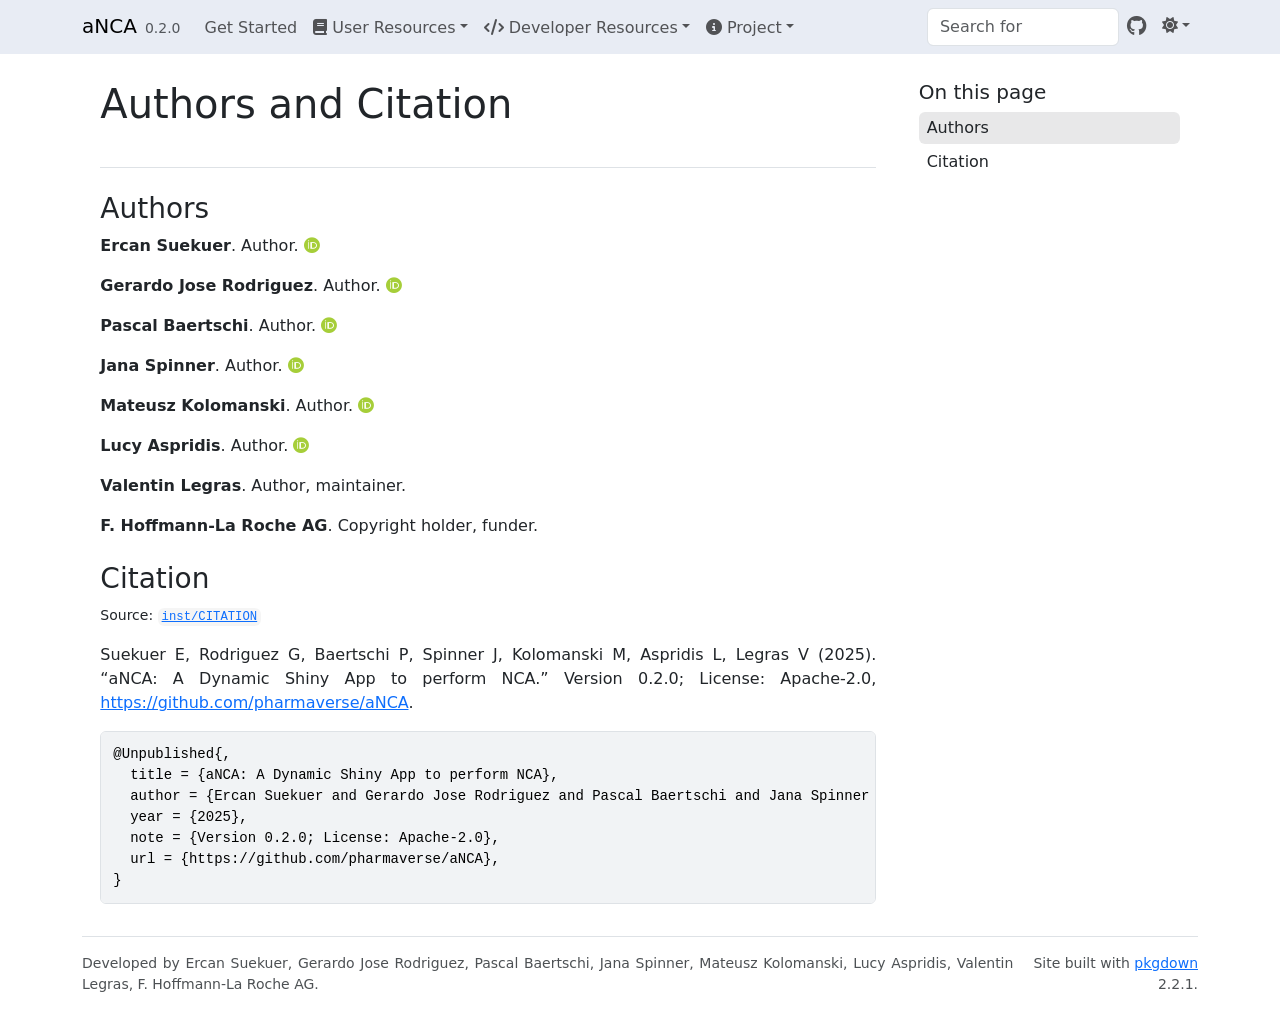
==== authors.html @ abb5c06d "Deploying to gh-pages from @ Gero1999/aNCA@c2f4529873b4b15802482ae945cc7a728611d6e3 🚀" ====
<!DOCTYPE html>
<!-- Generated by pkgdown: do not edit by hand --><html lang="en-US"><head><meta charset="UTF-8"><meta http-equiv="X-UA-Compatible" content="IE=edge"><meta name="viewport" content="width=device-width, initial-scale=1, shrink-to-fit=no"><title>Authors and Citation • aNCA</title><script src="lightswitch.js"></script><script src="deps/jquery-3.6.0/jquery-3.6.0.min.js"></script><meta name="viewport" content="width=device-width, initial-scale=1, shrink-to-fit=no"><link href="deps/bootstrap-5.3.8/bootstrap.min.css" rel="stylesheet"><script src="deps/bootstrap-5.3.8/bootstrap.bundle.min.js"></script><link href="deps/font-awesome-6.5.2/css/all.min.css" rel="stylesheet"><link href="deps/font-awesome-6.5.2/css/v4-shims.min.css" rel="stylesheet"><script src="deps/headroom-0.11.0/headroom.min.js"></script><script src="deps/headroom-0.11.0/jQuery.headroom.min.js"></script><script src="deps/bootstrap-toc-1.0.1/bootstrap-toc.min.js"></script><script src="deps/clipboard.js-2.0.11/clipboard.min.js"></script><script src="deps/search-1.0.0/autocomplete.jquery.min.js"></script><script src="deps/search-1.0.0/fuse.min.js"></script><script src="deps/search-1.0.0/mark.min.js"></script><!-- pkgdown --><script src="pkgdown.js"></script><link href="extra.css" rel="stylesheet"><meta property="og:title" content="Authors and Citation"></head><body>
    <a href="#main" class="visually-hidden-focusable">Skip to contents</a>


    <nav class="navbar navbar-expand-lg fixed-top " aria-label="Site navigation"><div class="container">

    <a class="navbar-brand me-2" href="index.html">aNCA</a>

    <small class="nav-text text-muted me-auto" data-bs-toggle="tooltip" data-bs-placement="bottom" title="">0.2.0</small>


    <button class="navbar-toggler" type="button" data-bs-toggle="collapse" data-bs-target="#navbar" aria-controls="navbar" aria-expanded="false" aria-label="Toggle navigation">
      <span class="navbar-toggler-icon"></span>
    </button>

    <div id="navbar" class="collapse navbar-collapse ms-3">
      <ul class="navbar-nav me-auto"><li class="nav-item"><a class="nav-link" href="articles/aNCA.html">Get Started</a></li>
<li class="nav-item dropdown">
  <button class="nav-link dropdown-toggle" type="button" id="dropdown-user-resources" data-bs-toggle="dropdown" aria-expanded="false" aria-haspopup="true"><span class="fa fa-book"></span> User Resources</button>
  <ul class="dropdown-menu" aria-labelledby="dropdown-user-resources"><li><a class="dropdown-item" href="articles/manual.html">Manual</a></li>
    <li><a class="dropdown-item" href="articles/example_r_script.html">R Script Walkthrough</a></li>
    <li><a class="dropdown-item" href="articles/ratio-calculations.html">Ratio Calculations</a></li>
    <li><a class="dropdown-item" href="articles/background.html">NCA Concepts</a></li>
    <li><a class="dropdown-item" href="articles/FAQs.html">FAQs</a></li>
  </ul></li>
<li class="nav-item dropdown">
  <button class="nav-link dropdown-toggle" type="button" id="dropdown-developer-resources" data-bs-toggle="dropdown" aria-expanded="false" aria-haspopup="true"><span class="fa fa-code"></span> Developer Resources</button>
  <ul class="dropdown-menu" aria-labelledby="dropdown-developer-resources"><li><a class="dropdown-item" href="articles/contributing.html">Contributing</a></li>
    <li><a class="dropdown-item" href="articles/adding_tlg.html">Adding TLGs</a></li>
    <li><a class="dropdown-item" href="articles/design.html">Design &amp; Architecture</a></li>
    <li><a class="dropdown-item" href="reference/index.html">Functions manual</a></li>
  </ul></li>
<li class="nav-item dropdown">
  <button class="nav-link dropdown-toggle" type="button" id="dropdown-project" data-bs-toggle="dropdown" aria-expanded="false" aria-haspopup="true"><span class="fa fa-info-circle"></span> Project</button>
  <ul class="dropdown-menu" aria-labelledby="dropdown-project"><li><a class="dropdown-item" href="articles/governance.html">Governance</a></li>
    <li><a class="dropdown-item" href="articles/roadmap.html">Roadmap</a></li>
    <li><a class="dropdown-item" href="articles/validations.html">Validation Plan</a></li>
    <li><a class="dropdown-item" href="news/index.html">News &amp; Releases</a></li>
  </ul></li>
      </ul><ul class="navbar-nav"><li class="nav-item"><form class="form-inline" role="search">
 <input class="form-control" type="search" name="search-input" id="search-input" autocomplete="off" aria-label="Search site" placeholder="Search for" data-search-index="search.json"></form></li>
<li class="nav-item"><a class="external-link nav-link" href="https://github.com/pharmaverse/aNCA/" aria-label="GitHub"><span class="fa fab fa-github fa-lg"></span></a></li>
<li class="nav-item dropdown">
  <button class="nav-link dropdown-toggle" type="button" id="dropdown-lightswitch" data-bs-toggle="dropdown" aria-expanded="false" aria-haspopup="true" aria-label="Light switch"><span class="fa fa-sun"></span></button>
  <ul class="dropdown-menu dropdown-menu-end" aria-labelledby="dropdown-lightswitch"><li><button class="dropdown-item" data-bs-theme-value="light"><span class="fa fa-sun"></span> Light</button></li>
    <li><button class="dropdown-item" data-bs-theme-value="dark"><span class="fa fa-moon"></span> Dark</button></li>
    <li><button class="dropdown-item" data-bs-theme-value="auto"><span class="fa fa-adjust"></span> Auto</button></li>
  </ul></li>
      </ul></div>


  </div>
</nav><div class="container template-citation-authors">
<div class="row">
  <main id="main" class="col-md-9"><div class="page-header">

      <h1>Authors and Citation</h1>
    </div>

    <div class="section level2">
      <h2>Authors</h2>

      <ul class="list-unstyled"><li>
          <p><strong>Ercan Suekuer</strong>. Author. <a href="https://orcid.org/0009-0001-1626-1526" target="orcid.widget" aria-label="ORCID" class="external-link"><span class="fab fa-orcid orcid" aria-hidden="true"></span></a>
          </p>
        </li>
        <li>
          <p><strong>Gerardo Jose Rodriguez</strong>. Author. <a href="https://orcid.org/0000-0003-1413-0060" target="orcid.widget" aria-label="ORCID" class="external-link"><span class="fab fa-orcid orcid" aria-hidden="true"></span></a>
          </p>
        </li>
        <li>
          <p><strong>Pascal Baertschi</strong>. Author. <a href="https://orcid.org/0000-0002-6533-0399" target="orcid.widget" aria-label="ORCID" class="external-link"><span class="fab fa-orcid orcid" aria-hidden="true"></span></a>
          </p>
        </li>
        <li>
          <p><strong>Jana Spinner</strong>. Author. <a href="https://orcid.org/0009-0009-2197-9530" target="orcid.widget" aria-label="ORCID" class="external-link"><span class="fab fa-orcid orcid" aria-hidden="true"></span></a>
          </p>
        </li>
        <li>
          <p><strong>Mateusz Kolomanski</strong>. Author. <a href="https://orcid.org/0000-0001-7424-3919" target="orcid.widget" aria-label="ORCID" class="external-link"><span class="fab fa-orcid orcid" aria-hidden="true"></span></a>
          </p>
        </li>
        <li>
          <p><strong>Lucy Aspridis</strong>. Author. <a href="https://orcid.org/0009-0003-1300-3622" target="orcid.widget" aria-label="ORCID" class="external-link"><span class="fab fa-orcid orcid" aria-hidden="true"></span></a>
          </p>
        </li>
        <li>
          <p><strong>Valentin Legras</strong>. Author, maintainer.
          </p>
        </li>
        <li>
          <p><strong>F. Hoffmann-La Roche AG</strong>. Copyright holder, funder.
          </p>
        </li>
      </ul></div>

    <div class="section level2">
      <h2 id="citation">Citation</h2>
      <p><small class="dont-index">Source: <a href="https://github.com/pharmaverse/aNCA/blob/main/inst/CITATION" class="external-link"><code>inst/CITATION</code></a></small></p>

      <p>Suekuer E, Rodriguez G, Baertschi P, Spinner J, Kolomanski M, Aspridis L, Legras V (2025).
“aNCA: A Dynamic Shiny App to perform NCA.”
Version 0.2.0; License: Apache-2.0, <a href="https://github.com/pharmaverse/aNCA" class="external-link">https://github.com/pharmaverse/aNCA</a>.
</p>
      <pre>@Unpublished{,
  title = {aNCA: A Dynamic Shiny App to perform NCA},
  author = {Ercan Suekuer and Gerardo Jose Rodriguez and Pascal Baertschi and Jana Spinner and Mateusz Kolomanski and Lucy Aspridis and Valentin Legras},
  year = {2025},
  note = {Version 0.2.0; License: Apache-2.0},
  url = {https://github.com/pharmaverse/aNCA},
}</pre>
    </div>

  </main><aside class="col-md-3"><nav id="toc" aria-label="Table of contents"><h2>On this page</h2>
    </nav></aside></div>


    <footer><div class="pkgdown-footer-left">
  <p>Developed by Ercan Suekuer, Gerardo Jose Rodriguez, Pascal Baertschi, Jana Spinner, Mateusz Kolomanski, Lucy Aspridis, Valentin Legras, F. Hoffmann-La Roche AG.</p>
</div>

<div class="pkgdown-footer-right">
  <p>Site built with <a href="https://pkgdown.r-lib.org/" class="external-link">pkgdown</a> 2.2.1.</p>
</div>

    </footer></div>





  </body></html>
---- deps/font-awesome-6.5.2/css/v4-shims.min.css ----
/*!
 * Font Awesome Free 6.5.2 by @fontawesome - https://fontawesome.com
 * License - https://fontawesome.com/license/free (Icons: CC BY 4.0, Fonts: SIL OFL 1.1, Code: MIT License)
 * Copyright 2024 Fonticons, Inc.
 */
.fa.fa-glass:before{content:"\f000"}.fa.fa-envelope-o{font-family:"Font Awesome 6 Free";font-weight:400}.fa.fa-envelope-o:before{content:"\f0e0"}.fa.fa-star-o{font-family:"Font Awesome 6 Free";font-weight:400}.fa.fa-star-o:before{content:"\f005"}.fa.fa-close:before,.fa.fa-remove:before{content:"\f00d"}.fa.fa-gear:before{content:"\f013"}.fa.fa-trash-o{font-family:"Font Awesome 6 Free";font-weight:400}.fa.fa-trash-o:before{content:"\f2ed"}.fa.fa-home:before{content:"\f015"}.fa.fa-file-o{font-family:"Font Awesome 6 Free";font-weight:400}.fa.fa-file-o:before{content:"\f15b"}.fa.fa-clock-o{font-family:"Font Awesome 6 Free";font-weight:400}.fa.fa-clock-o:before{content:"\f017"}.fa.fa-arrow-circle-o-down{font-family:"Font Awesome 6 Free";font-weight:400}.fa.fa-arrow-circle-o-down:before{content:"\f358"}.fa.fa-arrow-circle-o-up{font-family:"Font Awesome 6 Free";font-weight:400}.fa.fa-arrow-circle-o-up:before{content:"\f35b"}.fa.fa-play-circle-o{font-family:"Font Awesome 6 Free";font-weight:400}.fa.fa-play-circle-o:before{content:"\f144"}.fa.fa-repeat:before,.fa.fa-rotate-right:before{content:"\f01e"}.fa.fa-refresh:before{content:"\f021"}.fa.fa-list-alt{font-family:"Font Awesome 6 Free";font-weight:400}.fa.fa-list-alt:before{content:"\f022"}.fa.fa-dedent:before{content:"\f03b"}.fa.fa-video-camera:before{content:"\f03d"}.fa.fa-picture-o{font-family:"Font Awesome 6 Free";font-weight:400}.fa.fa-picture-o:before{content:"\f03e"}.fa.fa-photo{font-family:"Font Awesome 6 Free";font-weight:400}.fa.fa-photo:before{content:"\f03e"}.fa.fa-image{font-family:"Font Awesome 6 Free";font-weight:400}.fa.fa-image:before{content:"\f03e"}.fa.fa-map-marker:before{content:"\f3c5"}.fa.fa-pencil-square-o{font-family:"Font Awesome 6 Free";font-weight:400}.fa.fa-pencil-square-o:before{content:"\f044"}.fa.fa-edit{font-family:"Font Awesome 6 Free";font-weight:400}.fa.fa-edit:before{content:"\f044"}.fa.fa-share-square-o:before{content:"\f14d"}.fa.fa-check-square-o{font-family:"Font Awesome 6 Free";font-weight:400}.fa.fa-check-square-o:before{content:"\f14a"}.fa.fa-arrows:before{content:"\f0b2"}.fa.fa-times-circle-o{font-family:"Font Awesome 6 Free";font-weight:400}.fa.fa-times-circle-o:before{content:"\f057"}.fa.fa-check-circle-o{font-family:"Font Awesome 6 Free";font-weight:400}.fa.fa-check-circle-o:before{content:"\f058"}.fa.fa-mail-forward:before{content:"\f064"}.fa.fa-expand:before{content:"\f424"}.fa.fa-compress:before{content:"\f422"}.fa.fa-eye,.fa.fa-eye-slash{font-family:"Font Awesome 6 Free";font-weight:400}.fa.fa-warning:before{content:"\f071"}.fa.fa-calendar:before{content:"\f073"}.fa.fa-arrows-v:before{content:"\f338"}.fa.fa-arrows-h:before{content:"\f337"}.fa.fa-bar-chart-o:before,.fa.fa-bar-chart:before{content:"\e0e3"}.fa.fa-twitter-square{font-family:"Font Awesome 6 Brands";font-weight:400}.fa.fa-twitter-square:before{content:"\f081"}.fa.fa-facebook-square{font-family:"Font Awesome 6 Brands";font-weight:400}.fa.fa-facebook-square:before{content:"\f082"}.fa.fa-gears:before{content:"\f085"}.fa.fa-thumbs-o-up{font-family:"Font Awesome 6 Free";font-weight:400}.fa.fa-thumbs-o-up:before{content:"\f164"}.fa.fa-thumbs-o-down{font-family:"Font Awesome 6 Free";font-weight:400}.fa.fa-thumbs-o-down:before{content:"\f165"}.fa.fa-heart-o{font-family:"Font Awesome 6 Free";font-weight:400}.fa.fa-heart-o:before{content:"\f004"}.fa.fa-sign-out:before{content:"\f2f5"}.fa.fa-linkedin-square{font-family:"Font Awesome 6 Brands";font-weight:400}.fa.fa-linkedin-square:before{content:"\f08c"}.fa.fa-thumb-tack:before{content:"\f08d"}.fa.fa-external-link:before{content:"\f35d"}.fa.fa-sign-in:before{content:"\f2f6"}.fa.fa-github-square{font-family:"Font Awesome 6 Brands";font-weight:400}.fa.fa-github-square:before{content:"\f092"}.fa.fa-lemon-o{font-family:"Font Awesome 6 Free";font-weight:400}.fa.fa-lemon-o:before{content:"\f094"}.fa.fa-square-o{font-family:"Font Awesome 6 Free";font-weight:400}.fa.fa-square-o:before{content:"\f0c8"}.fa.fa-bookmark-o{font-family:"Font Awesome 6 Free";font-weight:400}.fa.fa-bookmark-o:before{content:"\f02e"}.fa.fa-facebook,.fa.fa-twitter{font-family:"Font Awesome 6 Brands";font-weight:400}.fa.fa-facebook:before{content:"\f39e"}.fa.fa-facebook-f{font-family:"Font Awesome 6 Brands";font-weight:400}.fa.fa-facebook-f:before{content:"\f39e"}.fa.fa-github{font-family:"Font Awesome 6 Brands";font-weight:400}.fa.fa-credit-card{font-family:"Font Awesome 6 Free";font-weight:400}.fa.fa-feed:before{content:"\f09e"}.fa.fa-hdd-o{font-family:"Font Awesome 6 Free";font-weight:400}.fa.fa-hdd-o:before{content:"\f0a0"}.fa.fa-hand-o-right{font-family:"Font Awesome 6 Free";font-weight:400}.fa.fa-hand-o-right:before{content:"\f0a4"}.fa.fa-hand-o-left{font-family:"Font Awesome 6 Free";font-weight:400}.fa.fa-hand-o-left:before{content:"\f0a5"}.fa.fa-hand-o-up{font-family:"Font Awesome 6 Free";font-weight:400}.fa.fa-hand-o-up:before{content:"\f0a6"}.fa.fa-hand-o-down{font-family:"Font Awesome 6 Free";font-weight:400}.fa.fa-hand-o-down:before{content:"\f0a7"}.fa.fa-globe:before{content:"\f57d"}.fa.fa-tasks:before{content:"\f828"}.fa.fa-arrows-alt:before{content:"\f31e"}.fa.fa-group:before{content:"\f0c0"}.fa.fa-chain:before{content:"\f0c1"}.fa.fa-cut:before{content:"\f0c4"}.fa.fa-files-o{font-family:"Font Awesome 6 Free";font-weight:400}.fa.fa-files-o:before{content:"\f0c5"}.fa.fa-floppy-o{font-family:"Font Awesome 6 Free";font-weight:400}.fa.fa-floppy-o:before{content:"\f0c7"}.fa.fa-save{font-family:"Font Awesome 6 Free";font-weight:400}.fa.fa-save:before{content:"\f0c7"}.fa.fa-navicon:before,.fa.fa-reorder:before{content:"\f0c9"}.fa.fa-magic:before{content:"\e2ca"}.fa.fa-pinterest,.fa.fa-pinterest-square{font-family:"Font Awesome 6 Brands";font-weight:400}.fa.fa-pinterest-square:before{content:"\f0d3"}.fa.fa-google-plus-square{font-family:"Font Awesome 6 Brands";font-weight:400}.fa.fa-google-plus-square:before{content:"\f0d4"}.fa.fa-google-plus{font-family:"Font Awesome 6 Brands";font-weight:400}.fa.fa-google-plus:before{content:"\f0d5"}.fa.fa-money:before{content:"\f3d1"}.fa.fa-unsorted:before{content:"\f0dc"}.fa.fa-sort-desc:before{content:"\f0dd"}.fa.fa-sort-asc:before{content:"\f0de"}.fa.fa-linkedin{font-family:"Font Awesome 6 Brands";font-weight:400}.fa.fa-linkedin:before{content:"\f0e1"}.fa.fa-rotate-left:before{content:"\f0e2"}.fa.fa-legal:before{content:"\f0e3"}.fa.fa-dashboard:before,.fa.fa-tachometer:before{content:"\f625"}.fa.fa-comment-o{font-family:"Font Awesome 6 Free";font-weight:400}.fa.fa-comment-o:before{content:"\f075"}.fa.fa-comments-o{font-family:"Font Awesome 6 Free";font-weight:400}.fa.fa-comments-o:before{content:"\f086"}.fa.fa-flash:before{content:"\f0e7"}.fa.fa-clipboard:before{content:"\f0ea"}.fa.fa-lightbulb-o{font-family:"Font Awesome 6 Free";font-weight:400}.fa.fa-lightbulb-o:before{content:"\f0eb"}.fa.fa-exchange:before{content:"\f362"}.fa.fa-cloud-download:before{content:"\f0ed"}.fa.fa-cloud-upload:before{content:"\f0ee"}.fa.fa-bell-o{font-family:"Font Awesome 6 Free";font-weight:400}.fa.fa-bell-o:before{content:"\f0f3"}.fa.fa-cutlery:before{content:"\f2e7"}.fa.fa-file-text-o{font-family:"Font Awesome 6 Free";font-weight:400}.fa.fa-file-text-o:before{content:"\f15c"}.fa.fa-building-o{font-family:"Font Awesome 6 Free";font-weight:400}.fa.fa-building-o:before{content:"\f1ad"}.fa.fa-hospital-o{font-family:"Font Awesome 6 Free";font-weight:400}.fa.fa-hospital-o:before{content:"\f0f8"}.fa.fa-tablet:before{content:"\f3fa"}.fa.fa-mobile-phone:before,.fa.fa-mobile:before{content:"\f3cd"}.fa.fa-circle-o{font-family:"Font Awesome 6 Free";font-weight:400}.fa.fa-circle-o:before{content:"\f111"}.fa.fa-mail-reply:before{content:"\f3e5"}.fa.fa-github-alt{font-family:"Font Awesome 6 Brands";font-weight:400}.fa.fa-folder-o{font-family:"Font Awesome 6 Free";font-weight:400}.fa.fa-folder-o:before{content:"\f07b"}.fa.fa-folder-open-o{font-family:"Font Awesome 6 Free";font-weight:400}.fa.fa-folder-open-o:before{content:"\f07c"}.fa.fa-smile-o{font-family:"Font Awesome 6 Free";font-weight:400}.fa.fa-smile-o:before{content:"\f118"}.fa.fa-frown-o{font-family:"Font Awesome 6 Free";font-weight:400}.fa.fa-frown-o:before{content:"\f119"}.fa.fa-meh-o{font-family:"Font Awesome 6 Free";font-weight:400}.fa.fa-meh-o:before{content:"\f11a"}.fa.fa-keyboard-o{font-family:"Font Awesome 6 Free";font-weight:400}.fa.fa-keyboard-o:before{content:"\f11c"}.fa.fa-flag-o{font-family:"Font Awesome 6 Free";font-weight:400}.fa.fa-flag-o:before{content:"\f024"}.fa.fa-mail-reply-all:before{content:"\f122"}.fa.fa-star-half-o{font-family:"Font Awesome 6 Free";font-weight:400}.fa.fa-star-half-o:before{content:"\f5c0"}.fa.fa-star-half-empty{font-family:"Font Awesome 6 Free";font-weight:400}.fa.fa-star-half-empty:before{content:"\f5c0"}.fa.fa-star-half-full{font-family:"Font Awesome 6 Free";font-weight:400}.fa.fa-star-half-full:before{content:"\f5c0"}.fa.fa-code-fork:before{content:"\f126"}.fa.fa-chain-broken:before,.fa.fa-unlink:before{content:"\f127"}.fa.fa-calendar-o{font-family:"Font Awesome 6 Free";font-weight:400}.fa.fa-calendar-o:before{content:"\f133"}.fa.fa-css3,.fa.fa-html5,.fa.fa-maxcdn{font-family:"Font Awesome 6 Brands";font-weight:400}.fa.fa-unlock-alt:before{content:"\f09c"}.fa.fa-minus-square-o{font-family:"Font Awesome 6 Free";font-weight:400}.fa.fa-minus-square-o:before{content:"\f146"}.fa.fa-level-up:before{content:"\f3bf"}.fa.fa-level-down:before{content:"\f3be"}.fa.fa-pencil-square:before{content:"\f14b"}.fa.fa-external-link-square:before{content:"\f360"}.fa.fa-compass{font-family:"Font Awesome 6 Free";font-weight:400}.fa.fa-caret-square-o-down{font-family:"Font Awesome 6 Free";font-weight:400}.fa.fa-caret-square-o-down:before{content:"\f150"}.fa.fa-toggle-down{font-family:"Font Awesome 6 Free";font-weight:400}.fa.fa-toggle-down:before{content:"\f150"}.fa.fa-caret-square-o-up{font-family:"Font Awesome 6 Free";font-weight:400}.fa.fa-caret-square-o-up:before{content:"\f151"}.fa.fa-toggle-up{font-family:"Font Awesome 6 Free";font-weight:400}.fa.fa-toggle-up:before{content:"\f151"}.fa.fa-caret-square-o-right{font-family:"Font Awesome 6 Free";font-weight:400}.fa.fa-caret-square-o-right:before{content:"\f152"}.fa.fa-toggle-right{font-family:"Font Awesome 6 Free";font-weight:400}.fa.fa-toggle-right:before{content:"\f152"}.fa.fa-eur:before,.fa.fa-euro:before{content:"\f153"}.fa.fa-gbp:before{content:"\f154"}.fa.fa-dollar:before,.fa.fa-usd:before{content:"\24"}.fa.fa-inr:before,.fa.fa-rupee:before{content:"\e1bc"}.fa.fa-cny:before,.fa.fa-jpy:before,.fa.fa-rmb:before,.fa.fa-yen:before{content:"\f157"}.fa.fa-rouble:before,.fa.fa-rub:before,.fa.fa-ruble:before{content:"\f158"}.fa.fa-krw:before,.fa.fa-won:before{content:"\f159"}.fa.fa-bitcoin,.fa.fa-btc{font-family:"Font Awesome 6 Brands";font-weight:400}.fa.fa-bitcoin:before{content:"\f15a"}.fa.fa-file-text:before{content:"\f15c"}.fa.fa-sort-alpha-asc:before{content:"\f15d"}.fa.fa-sort-alpha-desc:before{content:"\f881"}.fa.fa-sort-amount-asc:before{content:"\f884"}.fa.fa-sort-amount-desc:before{content:"\f160"}.fa.fa-sort-numeric-asc:before{content:"\f162"}.fa.fa-sort-numeric-desc:before{content:"\f886"}.fa.fa-youtube-square{font-family:"Font Awesome 6 Brands";font-weight:400}.fa.fa-youtube-square:before{content:"\f431"}.fa.fa-xing,.fa.fa-xing-square,.fa.fa-youtube{font-family:"Font Awesome 6 Brands";font-weight:400}.fa.fa-xing-square:before{content:"\f169"}.fa.fa-youtube-play{font-family:"Font Awesome 6 Brands";font-weight:400}.fa.fa-youtube-play:before{content:"\f167"}.fa.fa-adn,.fa.fa-bitbucket,.fa.fa-bitbucket-square,.fa.fa-dropbox,.fa.fa-flickr,.fa.fa-instagram,.fa.fa-stack-overflow{font-family:"Font Awesome 6 Brands";font-weight:400}.fa.fa-bitbucket-square:before{content:"\f171"}.fa.fa-tumblr,.fa.fa-tumblr-square{font-family:"Font Awesome 6 Brands";font-weight:400}.fa.fa-tumblr-square:before{content:"\f174"}.fa.fa-long-arrow-down:before{content:"\f309"}.fa.fa-long-arrow-up:before{content:"\f30c"}.fa.fa-long-arrow-left:before{content:"\f30a"}.fa.fa-long-arrow-right:before{content:"\f30b"}.fa.fa-android,.fa.fa-apple,.fa.fa-dribbble,.fa.fa-foursquare,.fa.fa-gittip,.fa.fa-gratipay,.fa.fa-linux,.fa.fa-skype,.fa.fa-trello,.fa.fa-windows{font-family:"Font Awesome 6 Brands";font-weight:400}.fa.fa-gittip:before{content:"\f184"}.fa.fa-sun-o{font-family:"Font Awesome 6 Free";font-weight:400}.fa.fa-sun-o:before{content:"\f185"}.fa.fa-moon-o{font-family:"Font Awesome 6 Free";font-weight:400}.fa.fa-moon-o:before{content:"\f186"}.fa.fa-pagelines,.fa.fa-renren,.fa.fa-stack-exchange,.fa.fa-vk,.fa.fa-weibo{font-family:"Font Awesome 6 Brands";font-weight:400}.fa.fa-arrow-circle-o-right{font-family:"Font Awesome 6 Free";font-weight:400}.fa.fa-arrow-circle-o-right:before{content:"\f35a"}.fa.fa-arrow-circle-o-left{font-family:"Font Awesome 6 Free";font-weight:400}.fa.fa-arrow-circle-o-left:before{content:"\f359"}.fa.fa-caret-square-o-left{font-family:"Font Awesome 6 Free";font-weight:400}.fa.fa-caret-square-o-left:before{content:"\f191"}.fa.fa-toggle-left{font-family:"Font Awesome 6 Free";font-weight:400}.fa.fa-toggle-left:before{content:"\f191"}.fa.fa-dot-circle-o{font-family:"Font Awesome 6 Free";font-weight:400}.fa.fa-dot-circle-o:before{content:"\f192"}.fa.fa-vimeo-square{font-family:"Font Awesome 6 Brands";font-weight:400}.fa.fa-vimeo-square:before{content:"\f194"}.fa.fa-try:before,.fa.fa-turkish-lira:before{content:"\e2bb"}.fa.fa-plus-square-o{font-family:"Font Awesome 6 Free";font-weight:400}.fa.fa-plus-square-o:before{content:"\f0fe"}.fa.fa-openid,.fa.fa-slack,.fa.fa-wordpress{font-family:"Font Awesome 6 Brands";font-weight:400}.fa.fa-bank:before,.fa.fa-institution:before{content:"\f19c"}.fa.fa-mortar-board:before{content:"\f19d"}.fa.fa-google,.fa.fa-reddit,.fa.fa-reddit-square,.fa.fa-yahoo{font-family:"Font Awesome 6 Brands";font-weight:400}.fa.fa-reddit-square:before{content:"\f1a2"}.fa.fa-behance,.fa.fa-behance-square,.fa.fa-delicious,.fa.fa-digg,.fa.fa-drupal,.fa.fa-joomla,.fa.fa-pied-piper-alt,.fa.fa-pied-piper-pp,.fa.fa-stumbleupon,.fa.fa-stumbleupon-circle{font-family:"Font Awesome 6 Brands";font-weight:400}.fa.fa-behance-square:before{content:"\f1b5"}.fa.fa-steam,.fa.fa-steam-square{font-family:"Font Awesome 6 Brands";font-weight:400}.fa.fa-steam-square:before{content:"\f1b7"}.fa.fa-automobile:before{content:"\f1b9"}.fa.fa-cab:before{content:"\f1ba"}.fa.fa-deviantart,.fa.fa-soundcloud,.fa.fa-spotify{font-family:"Font Awesome 6 Brands";font-weight:400}.fa.fa-file-pdf-o{font-family:"Font Awesome 6 Free";font-weight:400}.fa.fa-file-pdf-o:before{content:"\f1c1"}.fa.fa-file-word-o{font-family:"Font Awesome 6 Free";font-weight:400}.fa.fa-file-word-o:before{content:"\f1c2"}.fa.fa-file-excel-o{font-family:"Font Awesome 6 Free";font-weight:400}.fa.fa-file-excel-o:before{content:"\f1c3"}.fa.fa-file-powerpoint-o{font-family:"Font Awesome 6 Free";font-weight:400}.fa.fa-file-powerpoint-o:before{content:"\f1c4"}.fa.fa-file-image-o{font-family:"Font Awesome 6 Free";font-weight:400}.fa.fa-file-image-o:before{content:"\f1c5"}.fa.fa-file-photo-o{font-family:"Font Awesome 6 Free";font-weight:400}.fa.fa-file-photo-o:before{content:"\f1c5"}.fa.fa-file-picture-o{font-family:"Font Awesome 6 Free";font-weight:400}.fa.fa-file-picture-o:before{content:"\f1c5"}.fa.fa-file-archive-o{font-family:"Font Awesome 6 Free";font-weight:400}.fa.fa-file-archive-o:before{content:"\f1c6"}.fa.fa-file-zip-o{font-family:"Font Awesome 6 Free";font-weight:400}.fa.fa-file-zip-o:before{content:"\f1c6"}.fa.fa-file-audio-o{font-family:"Font Awesome 6 Free";font-weight:400}.fa.fa-file-audio-o:before{content:"\f1c7"}.fa.fa-file-sound-o{font-family:"Font Awesome 6 Free";font-weight:400}.fa.fa-file-sound-o:before{content:"\f1c7"}.fa.fa-file-video-o{font-family:"Font Awesome 6 Free";font-weight:400}.fa.fa-file-video-o:before{content:"\f1c8"}.fa.fa-file-movie-o{font-family:"Font Awesome 6 Free";font-weight:400}.fa.fa-file-movie-o:before{content:"\f1c8"}.fa.fa-file-code-o{font-family:"Font Awesome 6 Free";font-weight:400}.fa.fa-file-code-o:before{content:"\f1c9"}.fa.fa-codepen,.fa.fa-jsfiddle,.fa.fa-vine{font-family:"Font Awesome 6 Brands";font-weight:400}.fa.fa-life-bouy:before,.fa.fa-life-buoy:before,.fa.fa-life-saver:before,.fa.fa-support:before{content:"\f1cd"}.fa.fa-circle-o-notch:before{content:"\f1ce"}.fa.fa-ra,.fa.fa-rebel{font-family:"Font Awesome 6 Brands";font-weight:400}.fa.fa-ra:before{content:"\f1d0"}.fa.fa-resistance{font-family:"Font Awesome 6 Brands";font-weight:400}.fa.fa-resistance:before{content:"\f1d0"}.fa.fa-empire,.fa.fa-ge{font-family:"Font Awesome 6 Brands";font-weight:400}.fa.fa-ge:before{content:"\f1d1"}.fa.fa-git-square{font-family:"Font Awesome 6 Brands";font-weight:400}.fa.fa-git-square:before{content:"\f1d2"}.fa.fa-git,.fa.fa-hacker-news,.fa.fa-y-combinator-square{font-family:"Font Awesome 6 Brands";font-weight:400}.fa.fa-y-combinator-square:before{content:"\f1d4"}.fa.fa-yc-square{font-family:"Font Awesome 6 Brands";font-weight:400}.fa.fa-yc-square:before{content:"\f1d4"}.fa.fa-qq,.fa.fa-tencent-weibo,.fa.fa-wechat,.fa.fa-weixin{font-family:"Font Awesome 6 Brands";font-weight:400}.fa.fa-wechat:before{content:"\f1d7"}.fa.fa-send:before{content:"\f1d8"}.fa.fa-paper-plane-o{font-family:"Font Awesome 6 Free";font-weight:400}.fa.fa-paper-plane-o:before{content:"\f1d8"}.fa.fa-send-o{font-family:"Font Awesome 6 Free";font-weight:400}.fa.fa-send-o:before{content:"\f1d8"}.fa.fa-circle-thin{font-family:"Font Awesome 6 Free";font-weight:400}.fa.fa-circle-thin:before{content:"\f111"}.fa.fa-header:before{content:"\f1dc"}.fa.fa-futbol-o{font-family:"Font Awesome 6 Free";font-weight:400}.fa.fa-futbol-o:before{content:"\f1e3"}.fa.fa-soccer-ball-o{font-family:"Font Awesome 6 Free";font-weight:400}.fa.fa-soccer-ball-o:before{content:"\f1e3"}.fa.fa-slideshare,.fa.fa-twitch,.fa.fa-yelp{font-family:"Font Awesome 6 Brands";font-weight:400}.fa.fa-newspaper-o{font-family:"Font Awesome 6 Free";font-weight:400}.fa.fa-newspaper-o:before{content:"\f1ea"}.fa.fa-cc-amex,.fa.fa-cc-discover,.fa.fa-cc-mastercard,.fa.fa-cc-paypal,.fa.fa-cc-stripe,.fa.fa-cc-visa,.fa.fa-google-wallet,.fa.fa-paypal{font-family:"Font Awesome 6 Brands";font-weight:400}.fa.fa-bell-slash-o{font-family:"Font Awesome 6 Free";font-weight:400}.fa.fa-bell-slash-o:before{content:"\f1f6"}.fa.fa-trash:before{content:"\f2ed"}.fa.fa-copyright{font-family:"Font Awesome 6 Free";font-weight:400}.fa.fa-eyedropper:before{content:"\f1fb"}.fa.fa-area-chart:before{content:"\f1fe"}.fa.fa-pie-chart:before{content:"\f200"}.fa.fa-line-chart:before{content:"\f201"}.fa.fa-lastfm,.fa.fa-lastfm-square{font-family:"Font Awesome 6 Brands";font-weight:400}.fa.fa-lastfm-square:before{content:"\f203"}.fa.fa-angellist,.fa.fa-ioxhost{font-family:"Font Awesome 6 Brands";font-weight:400}.fa.fa-cc{font-family:"Font Awesome 6 Free";font-weight:400}.fa.fa-cc:before{content:"\f20a"}.fa.fa-ils:before,.fa.fa-shekel:before,.fa.fa-sheqel:before{content:"\f20b"}.fa.fa-buysellads,.fa.fa-connectdevelop,.fa.fa-dashcube,.fa.fa-forumbee,.fa.fa-leanpub,.fa.fa-sellsy,.fa.fa-shirtsinbulk,.fa.fa-simplybuilt,.fa.fa-skyatlas{font-family:"Font Awesome 6 Brands";font-weight:400}.fa.fa-diamond{font-family:"Font Awesome 6 Free";font-weight:400}.fa.fa-diamond:before{content:"\f3a5"}.fa.fa-intersex:before,.fa.fa-transgender:before{content:"\f224"}.fa.fa-transgender-alt:before{content:"\f225"}.fa.fa-facebook-official{font-family:"Font Awesome 6 Brands";font-weight:400}.fa.fa-facebook-official:before{content:"\f09a"}.fa.fa-pinterest-p,.fa.fa-whatsapp{font-family:"Font Awesome 6 Brands";font-weight:400}.fa.fa-hotel:before{content:"\f236"}.fa.fa-medium,.fa.fa-viacoin,.fa.fa-y-combinator,.fa.fa-yc{font-family:"Font Awesome 6 Brands";font-weight:400}.fa.fa-yc:before{content:"\f23b"}.fa.fa-expeditedssl,.fa.fa-opencart,.fa.fa-optin-monster{font-family:"Font Awesome 6 Brands";font-weight:400}.fa.fa-battery-4:before,.fa.fa-battery:before{content:"\f240"}.fa.fa-battery-3:before{content:"\f241"}.fa.fa-battery-2:before{content:"\f242"}.fa.fa-battery-1:before{content:"\f243"}.fa.fa-battery-0:before{content:"\f244"}.fa.fa-object-group,.fa.fa-object-ungroup,.fa.fa-sticky-note-o{font-family:"Font Awesome 6 Free";font-weight:400}.fa.fa-sticky-note-o:before{content:"\f249"}.fa.fa-cc-diners-club,.fa.fa-cc-jcb{font-family:"Font Awesome 6 Brands";font-weight:400}.fa.fa-clone{font-family:"Font Awesome 6 Free";font-weight:400}.fa.fa-hourglass-o:before{content:"\f254"}.fa.fa-hourglass-1:before{content:"\f251"}.fa.fa-hourglass-2:before{content:"\f252"}.fa.fa-hourglass-3:before{content:"\f253"}.fa.fa-hand-rock-o{font-family:"Font Awesome 6 Free";font-weight:400}.fa.fa-hand-rock-o:before{content:"\f255"}.fa.fa-hand-grab-o{font-family:"Font Awesome 6 Free";font-weight:400}.fa.fa-hand-grab-o:before{content:"\f255"}.fa.fa-hand-paper-o{font-family:"Font Awesome 6 Free";font-weight:400}.fa.fa-hand-paper-o:before{content:"\f256"}.fa.fa-hand-stop-o{font-family:"Font Awesome 6 Free";font-weight:400}.fa.fa-hand-stop-o:before{content:"\f256"}.fa.fa-hand-scissors-o{font-family:"Font Awesome 6 Free";font-weight:400}.fa.fa-hand-scissors-o:before{content:"\f257"}.fa.fa-hand-lizard-o{font-family:"Font Awesome 6 Free";font-weight:400}.fa.fa-hand-lizard-o:before{content:"\f258"}.fa.fa-hand-spock-o{font-family:"Font Awesome 6 Free";font-weight:400}.fa.fa-hand-spock-o:before{content:"\f259"}.fa.fa-hand-pointer-o{font-family:"Font Awesome 6 Free";font-weight:400}.fa.fa-hand-pointer-o:before{content:"\f25a"}.fa.fa-hand-peace-o{font-family:"Font Awesome 6 Free";font-weight:400}.fa.fa-hand-peace-o:before{content:"\f25b"}.fa.fa-registered{font-family:"Font Awesome 6 Free";font-weight:400}.fa.fa-creative-commons,.fa.fa-gg,.fa.fa-gg-circle,.fa.fa-odnoklassniki,.fa.fa-odnoklassniki-square{font-family:"Font Awesome 6 Brands";font-weight:400}.fa.fa-odnoklassniki-square:before{content:"\f264"}.fa.fa-chrome,.fa.fa-firefox,.fa.fa-get-pocket,.fa.fa-internet-explorer,.fa.fa-opera,.fa.fa-safari,.fa.fa-wikipedia-w{font-family:"Font Awesome 6 Brands";font-weight:400}.fa.fa-television:before{content:"\f26c"}.fa.fa-500px,.fa.fa-amazon,.fa.fa-contao{font-family:"Font Awesome 6 Brands";font-weight:400}.fa.fa-calendar-plus-o{font-family:"Font Awesome 6 Free";font-weight:400}.fa.fa-calendar-plus-o:before{content:"\f271"}.fa.fa-calendar-minus-o{font-family:"Font Awesome 6 Free";font-weight:400}.fa.fa-calendar-minus-o:before{content:"\f272"}.fa.fa-calendar-times-o{font-family:"Font Awesome 6 Free";font-weight:400}.fa.fa-calendar-times-o:before{content:"\f273"}.fa.fa-calendar-check-o{font-family:"Font Awesome 6 Free";font-weight:400}.fa.fa-calendar-check-o:before{content:"\f274"}.fa.fa-map-o{font-family:"Font Awesome 6 Free";font-weight:400}.fa.fa-map-o:before{content:"\f279"}.fa.fa-commenting:before{content:"\f4ad"}.fa.fa-commenting-o{font-family:"Font Awesome 6 Free";font-weight:400}.fa.fa-commenting-o:before{content:"\f4ad"}.fa.fa-houzz,.fa.fa-vimeo{font-family:"Font Awesome 6 Brands";font-weight:400}.fa.fa-vimeo:before{content:"\f27d"}.fa.fa-black-tie,.fa.fa-edge,.fa.fa-fonticons,.fa.fa-reddit-alien{font-family:"Font Awesome 6 Brands";font-weight:400}.fa.fa-credit-card-alt:before{content:"\f09d"}.fa.fa-codiepie,.fa.fa-fort-awesome,.fa.fa-mixcloud,.fa.fa-modx,.fa.fa-product-hunt,.fa.fa-scribd,.fa.fa-usb{font-family:"Font Awesome 6 Brands";font-weight:400}.fa.fa-pause-circle-o{font-family:"Font Awesome 6 Free";font-weight:400}.fa.fa-pause-circle-o:before{content:"\f28b"}.fa.fa-stop-circle-o{font-family:"Font Awesome 6 Free";font-weight:400}.fa.fa-stop-circle-o:before{content:"\f28d"}.fa.fa-bluetooth,.fa.fa-bluetooth-b,.fa.fa-envira,.fa.fa-gitlab,.fa.fa-wheelchair-alt,.fa.fa-wpbeginner,.fa.fa-wpforms{font-family:"Font Awesome 6 Brands";font-weight:400}.fa.fa-wheelchair-alt:before{content:"\f368"}.fa.fa-question-circle-o{font-family:"Font Awesome 6 Free";font-weight:400}.fa.fa-question-circle-o:before{content:"\f059"}.fa.fa-volume-control-phone:before{content:"\f2a0"}.fa.fa-asl-interpreting:before{content:"\f2a3"}.fa.fa-deafness:before,.fa.fa-hard-of-hearing:before{content:"\f2a4"}.fa.fa-glide,.fa.fa-glide-g{font-family:"Font Awesome 6 Brands";font-weight:400}.fa.fa-signing:before{content:"\f2a7"}.fa.fa-viadeo,.fa.fa-viadeo-square{font-family:"Font Awesome 6 Brands";font-weight:400}.fa.fa-viadeo-square:before{content:"\f2aa"}.fa.fa-snapchat,.fa.fa-snapchat-ghost{font-family:"Font Awesome 6 Brands";font-weight:400}.fa.fa-snapchat-ghost:before{content:"\f2ab"}.fa.fa-snapchat-square{font-family:"Font Awesome 6 Brands";font-weight:400}.fa.fa-snapchat-square:before{content:"\f2ad"}.fa.fa-first-order,.fa.fa-google-plus-official,.fa.fa-pied-piper,.fa.fa-themeisle,.fa.fa-yoast{font-family:"Font Awesome 6 Brands";font-weight:400}.fa.fa-google-plus-official:before{content:"\f2b3"}.fa.fa-google-plus-circle{font-family:"Font Awesome 6 Brands";font-weight:400}.fa.fa-google-plus-circle:before{content:"\f2b3"}.fa.fa-fa,.fa.fa-font-awesome{font-family:"Font Awesome 6 Brands";font-weight:400}.fa.fa-fa:before{content:"\f2b4"}.fa.fa-handshake-o{font-family:"Font Awesome 6 Free";font-weight:400}.fa.fa-handshake-o:before{content:"\f2b5"}.fa.fa-envelope-open-o{font-family:"Font Awesome 6 Free";font-weight:400}.fa.fa-envelope-open-o:before{content:"\f2b6"}.fa.fa-linode{font-family:"Font Awesome 6 Brands";font-weight:400}.fa.fa-address-book-o{font-family:"Font Awesome 6 Free";font-weight:400}.fa.fa-address-book-o:before{content:"\f2b9"}.fa.fa-vcard:before{content:"\f2bb"}.fa.fa-address-card-o{font-family:"Font Awesome 6 Free";font-weight:400}.fa.fa-address-card-o:before{content:"\f2bb"}.fa.fa-vcard-o{font-family:"Font Awesome 6 Free";font-weight:400}.fa.fa-vcard-o:before{content:"\f2bb"}.fa.fa-user-circle-o{font-family:"Font Awesome 6 Free";font-weight:400}.fa.fa-user-circle-o:before{content:"\f2bd"}.fa.fa-user-o{font-family:"Font Awesome 6 Free";font-weight:400}.fa.fa-user-o:before{content:"\f007"}.fa.fa-id-badge{font-family:"Font Awesome 6 Free";font-weight:400}.fa.fa-drivers-license:before{content:"\f2c2"}.fa.fa-id-card-o{font-family:"Font Awesome 6 Free";font-weight:400}.fa.fa-id-card-o:before{content:"\f2c2"}.fa.fa-drivers-license-o{font-family:"Font Awesome 6 Free";font-weight:400}.fa.fa-drivers-license-o:before{content:"\f2c2"}.fa.fa-free-code-camp,.fa.fa-quora,.fa.fa-telegram{font-family:"Font Awesome 6 Brands";font-weight:400}.fa.fa-thermometer-4:before,.fa.fa-thermometer:before{content:"\f2c7"}.fa.fa-thermometer-3:before{content:"\f2c8"}.fa.fa-thermometer-2:before{content:"\f2c9"}.fa.fa-thermometer-1:before{content:"\f2ca"}.fa.fa-thermometer-0:before{content:"\f2cb"}.fa.fa-bathtub:before,.fa.fa-s15:before{content:"\f2cd"}.fa.fa-window-maximize,.fa.fa-window-restore{font-family:"Font Awesome 6 Free";font-weight:400}.fa.fa-times-rectangle:before{content:"\f410"}.fa.fa-window-close-o{font-family:"Font Awesome 6 Free";font-weight:400}.fa.fa-window-close-o:before{content:"\f410"}.fa.fa-times-rectangle-o{font-family:"Font Awesome 6 Free";font-weight:400}.fa.fa-times-rectangle-o:before{content:"\f410"}.fa.fa-bandcamp,.fa.fa-eercast,.fa.fa-etsy,.fa.fa-grav,.fa.fa-imdb,.fa.fa-ravelry{font-family:"Font Awesome 6 Brands";font-weight:400}.fa.fa-eercast:before{content:"\f2da"}.fa.fa-snowflake-o{font-family:"Font Awesome 6 Free";font-weight:400}.fa.fa-snowflake-o:before{content:"\f2dc"}.fa.fa-meetup,.fa.fa-superpowers,.fa.fa-wpexplorer{font-family:"Font Awesome 6 Brands";font-weight:400}
---- extra.css ----
body {
  text-align: justify;
}

blockquote::before {
  font-weight: bold;
}

blockquote.note {
  border-color: #1f6feb;
  &::before {
    content: "ℹ️ Note: ";
  }
}

blockquote.important {
  border-color: #9e6a03;
  &::before {
    content: "⚠️ Important: ";
  }
}

blockquote.warning {
  border-color: #da3633;
  &::before {
    content: "🚨 Warning: ";
  }
}

p > img {
  border-radius: 1.5em;
  padding: 1em;
  margin: 1em 0;
}

span.help-button {
  border: thin solid #1f6feb;
  border-radius: 1em;
  font-weight: bold;
  color: #1f6feb;
  padding: .25em .5em .25em .5em;
}
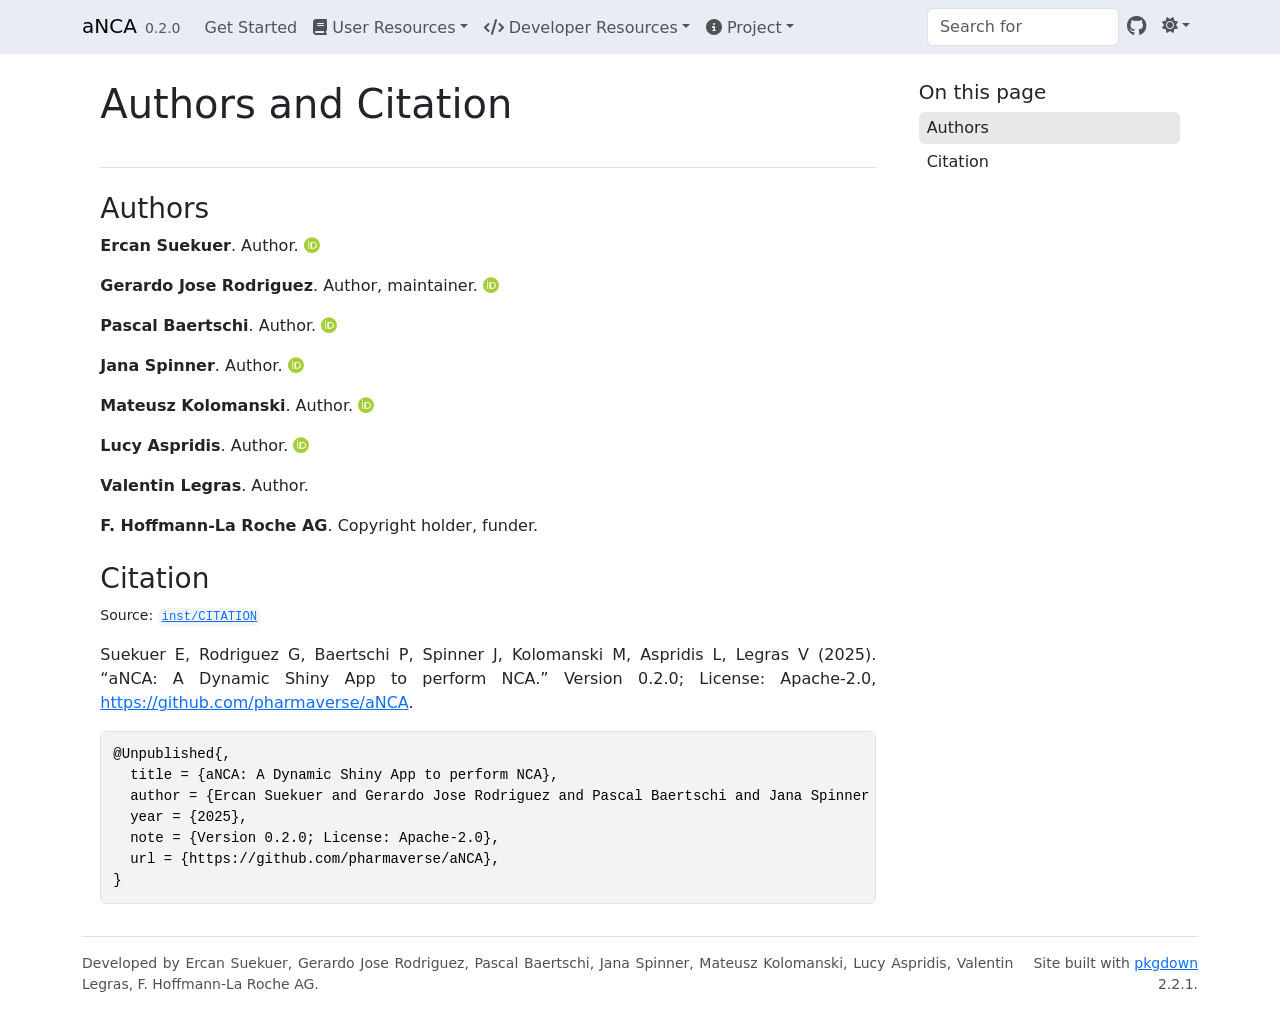
==== commit 2973543f: "Deploying to gh-pages from @ Gero1999/aNCA@aa0858697a1261ab97447fc53d83d2d99be348df 🚀" ====
--- a/authors.html
+++ b/authors.html
@@ -66,7 +66,7 @@
           </p>
         </li>
         <li>
-          <p><strong>Gerardo Jose Rodriguez</strong>. Author. <a href="https://orcid.org/0000-0003-1413-0060" target="orcid.widget" aria-label="ORCID" class="external-link"><span class="fab fa-orcid orcid" aria-hidden="true"></span></a>
+          <p><strong>Gerardo Jose Rodriguez</strong>. Author, maintainer. <a href="https://orcid.org/0000-0003-1413-0060" target="orcid.widget" aria-label="ORCID" class="external-link"><span class="fab fa-orcid orcid" aria-hidden="true"></span></a>
           </p>
         </li>
         <li>
@@ -86,7 +86,7 @@
           </p>
         </li>
         <li>
-          <p><strong>Valentin Legras</strong>. Author, maintainer.
+          <p><strong>Valentin Legras</strong>. Author.
           </p>
         </li>
         <li>
